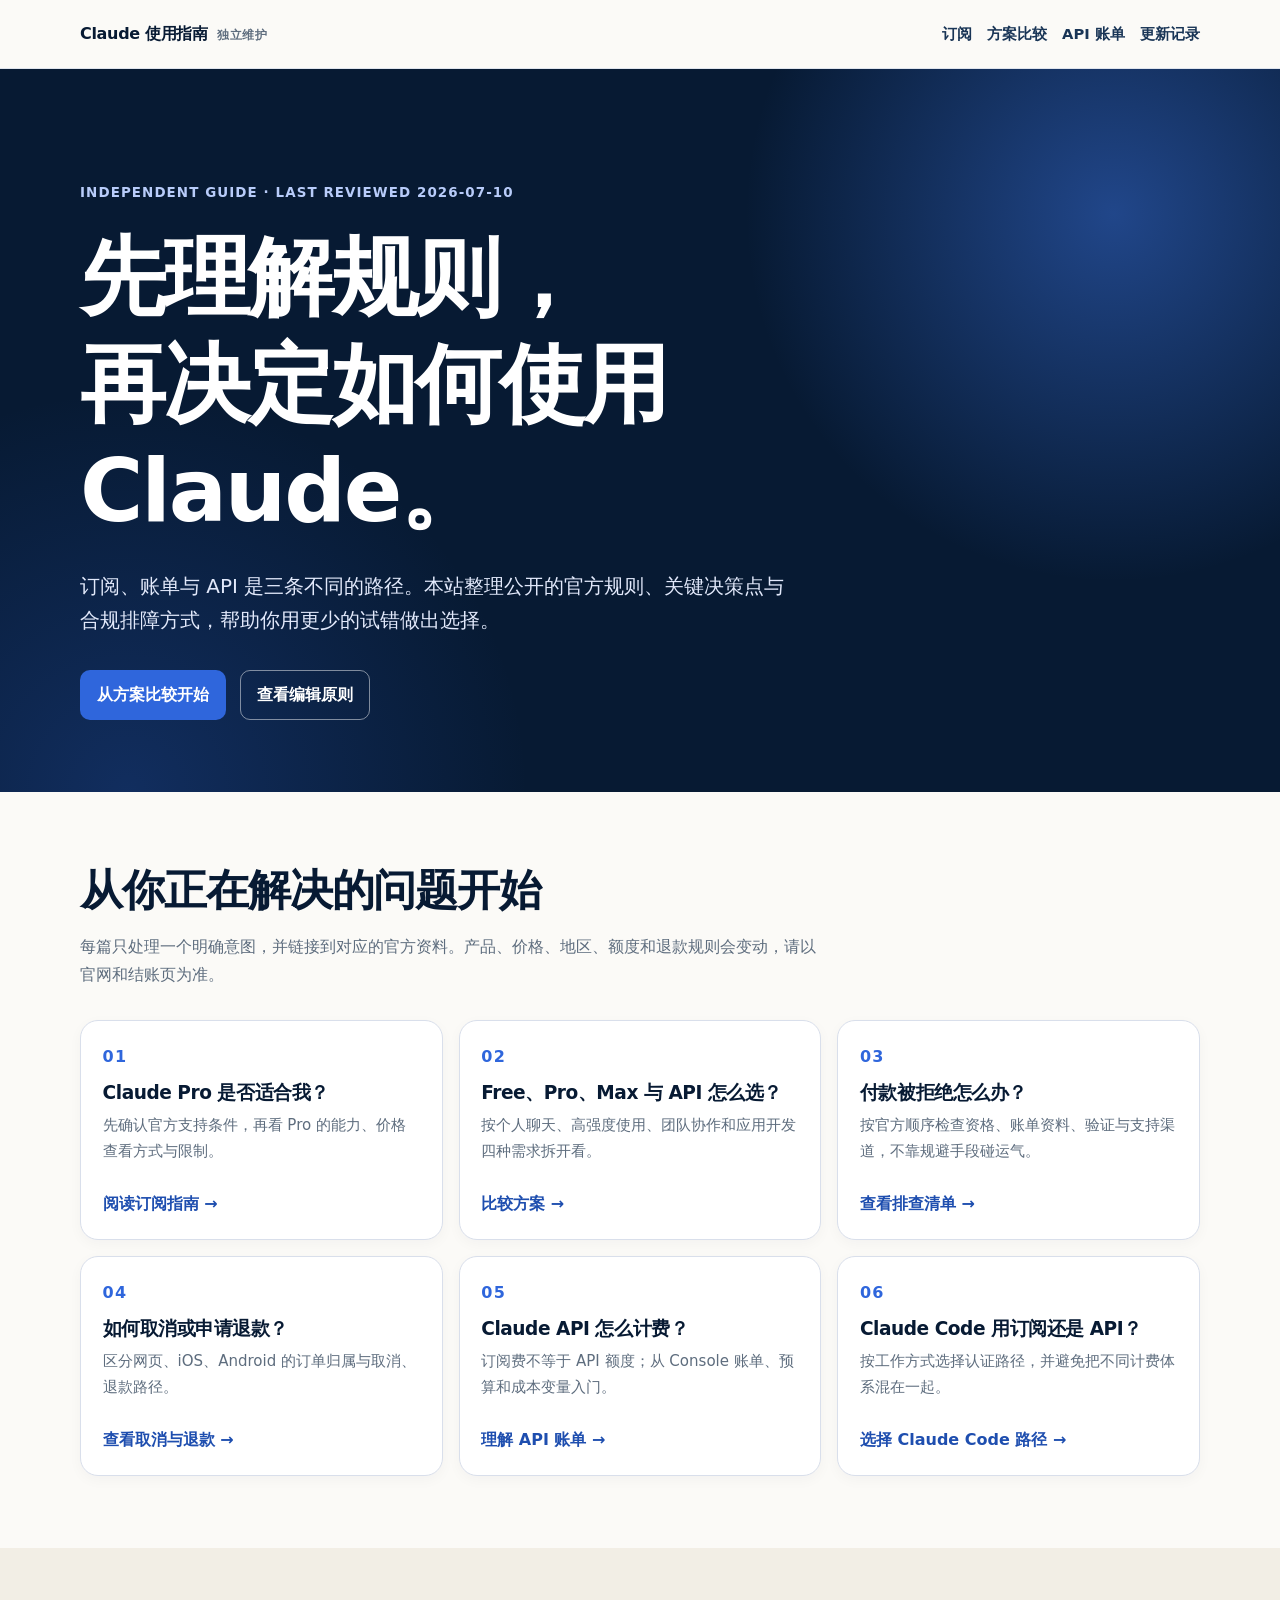
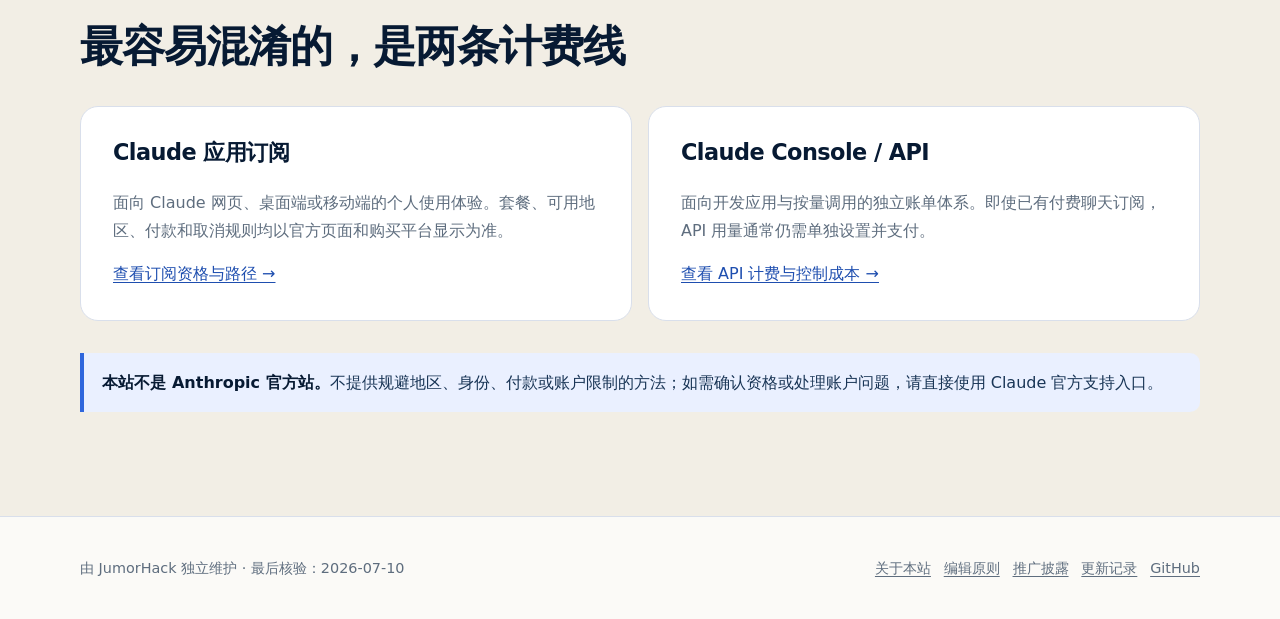
==== docs/index.html @ dbcbf92e "feat: add GitHub Pages SEO guide site" ====
<!doctype html>
<html lang="zh-CN">
  <head>
    <meta charset="utf-8">
    <meta name="viewport" content="width=device-width, initial-scale=1">
    <meta name="theme-color" content="#071a33">
    <title>Claude 使用指南：订阅、账单、API 与 Claude Code</title>
    <meta name="description" content="面向中文读者的独立 Claude 使用指南：解释官方支持条件、订阅与 API 的边界、账单排查、取消退款和 Claude Code 选择。">
    <link rel="canonical" href="https://jumorhack.github.io/claude-recharge-tutorial/">
    <meta property="og:type" content="website">
    <meta property="og:locale" content="zh_CN">
    <meta property="og:title" content="Claude 使用指南：订阅、账单、API 与 Claude Code">
    <meta property="og:description" content="先理解规则，再决定如何使用 Claude。">
    <meta property="og:url" content="https://jumorhack.github.io/claude-recharge-tutorial/">
    <meta property="og:image" content="https://jumorhack.github.io/claude-recharge-tutorial/assets/og.png">
    <meta name="twitter:card" content="summary_large_image">
    <link rel="stylesheet" href="assets/site.css">
    <script type="application/ld+json">
      {"@context":"https://schema.org","@type":"WebSite","name":"Claude 使用指南","url":"https://jumorhack.github.io/claude-recharge-tutorial/","inLanguage":"zh-CN","publisher":{"@type":"Organization","name":"JumorHack"}}
    </script>
  </head>
  <body>
    <a class="skip-link" href="#main">跳到正文</a>
    <header class="site-header">
      <div class="wrap nav-row">
        <a class="brand" href="./" aria-current="page">Claude 使用指南 <small>独立维护</small></a>
        <nav class="site-nav" aria-label="主导航">
          <a href="guides/claude-pro-subscription/">订阅</a>
          <a href="guides/claude-plan-comparison/">方案比较</a>
          <a href="guides/claude-api-billing/">API 账单</a>
          <a href="updates/">更新记录</a>
        </nav>
      </div>
    </header>
    <main id="main">
      <section class="hero">
        <div class="wrap">
          <p class="eyebrow">Independent guide · Last reviewed 2026-07-10</p>
          <h1>先理解规则，<br>再决定如何使用 Claude。</h1>
          <p class="lead">订阅、账单与 API 是三条不同的路径。本站整理公开的官方规则、关键决策点与合规排障方式，帮助你用更少的试错做出选择。</p>
          <div class="hero-actions">
            <a class="button" href="guides/claude-plan-comparison/">从方案比较开始</a>
            <a class="button button--quiet" href="editorial-policy/">查看编辑原则</a>
          </div>
        </div>
      </section>

      <section class="section">
        <div class="wrap">
          <div class="section-head">
            <h2>从你正在解决的问题开始</h2>
            <p>每篇只处理一个明确意图，并链接到对应的官方资料。产品、价格、地区、额度和退款规则会变动，请以官网和结账页为准。</p>
          </div>
          <div class="guide-grid">
            <article class="card"><span class="number">01</span><h3>Claude Pro 是否适合我？</h3><p>先确认官方支持条件，再看 Pro 的能力、价格查看方式与限制。</p><a href="guides/claude-pro-subscription/">阅读订阅指南 →</a></article>
            <article class="card"><span class="number">02</span><h3>Free、Pro、Max 与 API 怎么选？</h3><p>按个人聊天、高强度使用、团队协作和应用开发四种需求拆开看。</p><a href="guides/claude-plan-comparison/">比较方案 →</a></article>
            <article class="card"><span class="number">03</span><h3>付款被拒绝怎么办？</h3><p>按官方顺序检查资格、账单资料、验证与支持渠道，不靠规避手段碰运气。</p><a href="guides/claude-payment-declined/">查看排查清单 →</a></article>
            <article class="card"><span class="number">04</span><h3>如何取消或申请退款？</h3><p>区分网页、iOS、Android 的订单归属与取消、退款路径。</p><a href="guides/claude-cancel-refund/">查看取消与退款 →</a></article>
            <article class="card"><span class="number">05</span><h3>Claude API 怎么计费？</h3><p>订阅费不等于 API 额度；从 Console 账单、预算和成本变量入门。</p><a href="guides/claude-api-billing/">理解 API 账单 →</a></article>
            <article class="card"><span class="number">06</span><h3>Claude Code 用订阅还是 API？</h3><p>按工作方式选择认证路径，并避免把不同计费体系混在一起。</p><a href="guides/claude-code-pro-vs-api/">选择 Claude Code 路径 →</a></article>
          </div>
        </div>
      </section>

      <section class="section section--soft">
        <div class="wrap">
          <div class="section-head"><h2>最容易混淆的，是两条计费线</h2></div>
          <div class="split">
            <article class="panel"><h3>Claude 应用订阅</h3><p>面向 Claude 网页、桌面端或移动端的个人使用体验。套餐、可用地区、付款和取消规则均以官方页面和购买平台显示为准。</p><a href="guides/claude-pro-subscription/">查看订阅资格与路径 →</a></article>
            <article class="panel"><h3>Claude Console / API</h3><p>面向开发应用与按量调用的独立账单体系。即使已有付费聊天订阅，API 用量通常仍需单独设置并支付。</p><a href="guides/claude-api-billing/">查看 API 计费与控制成本 →</a></article>
          </div>
          <aside class="notice"><strong>本站不是 Anthropic 官方站。</strong>不提供规避地区、身份、付款或账户限制的方法；如需确认资格或处理账户问题，请直接使用 Claude 官方支持入口。</aside>
        </div>
      </section>
    </main>
    <footer class="site-footer"><div class="wrap footer-row"><span>由 JumorHack 独立维护 · 最后核验：2026-07-10</span><nav class="footer-links" aria-label="页脚导航"><a href="about/">关于本站</a><a href="editorial-policy/">编辑原则</a><a href="affiliate-disclosure/">推广披露</a><a href="updates/">更新记录</a><a href="https://github.com/JumorHack/claude-recharge-tutorial">GitHub</a></nav></div></footer>
  </body>
</html>
---- docs/assets/site.css ----
:root {
  --ink: #071a33;
  --ink-soft: #193556;
  --paper: #fbfaf7;
  --paper-deep: #f2eee5;
  --blue: #2f66dc;
  --blue-dark: #1e4eaf;
  --line: #d9dfeb;
  --muted: #5e6d7e;
  --shadow: 0 16px 40px rgba(6, 24, 48, .10);
  --radius: 18px;
}

* { box-sizing: border-box; }

html { scroll-behavior: smooth; }

body {
  margin: 0;
  color: var(--ink);
  background: var(--paper);
  font-family: "Noto Sans SC", "PingFang SC", "Microsoft YaHei", system-ui, sans-serif;
  line-height: 1.72;
}

a { color: var(--blue-dark); text-underline-offset: 3px; }
a:hover { color: var(--ink); }

img { max-width: 100%; height: auto; }

.skip-link {
  position: absolute;
  left: 1rem;
  top: -4rem;
  z-index: 10;
  padding: .6rem .9rem;
  color: white;
  background: var(--blue-dark);
  border-radius: 0 0 8px 8px;
}

.skip-link:focus { top: 0; }

.wrap { width: min(1120px, calc(100% - 2.5rem)); margin: 0 auto; }
.reading { width: min(760px, calc(100% - 2.5rem)); margin: 0 auto; }

.site-header {
  position: sticky;
  top: 0;
  z-index: 5;
  border-bottom: 1px solid rgba(217, 223, 235, .8);
  background: rgba(251, 250, 247, .92);
  backdrop-filter: blur(12px);
}

.nav-row {
  min-height: 68px;
  display: flex;
  align-items: center;
  justify-content: space-between;
  gap: 1.2rem;
}

.brand {
  display: inline-flex;
  align-items: baseline;
  gap: .6rem;
  color: var(--ink);
  font-weight: 800;
  text-decoration: none;
  letter-spacing: -.02em;
}

.brand small { color: var(--muted); font-size: .72rem; font-weight: 600; letter-spacing: .04em; }

.site-nav { display: flex; align-items: center; gap: .95rem; flex-wrap: wrap; justify-content: flex-end; }
.site-nav a { color: var(--ink-soft); font-size: .92rem; font-weight: 650; text-decoration: none; }
.site-nav a:hover, .site-nav a[aria-current="page"] { color: var(--blue-dark); }

.hero {
  overflow: hidden;
  padding: clamp(4rem, 9vw, 7rem) 0 4.5rem;
  color: white;
  background:
    radial-gradient(circle at 87% 20%, rgba(64, 124, 243, .45), transparent 23rem),
    radial-gradient(circle at 10% 100%, rgba(47, 102, 220, .26), transparent 25rem),
    var(--ink);
}

.eyebrow {
  margin: 0 0 1.25rem;
  color: #b8ccfa;
  font-size: .84rem;
  font-weight: 760;
  letter-spacing: .08em;
  text-transform: uppercase;
}

h1, h2, h3 { color: var(--ink); line-height: 1.24; letter-spacing: -.025em; }
.hero h1 { max-width: 820px; margin: 0; color: white; font-size: clamp(2.6rem, 7vw, 5.4rem); }
.hero .lead { max-width: 720px; margin: 1.45rem 0 0; color: #e2e9fb; font-size: clamp(1.08rem, 2vw, 1.25rem); }

.hero-actions { display: flex; flex-wrap: wrap; gap: .85rem; margin-top: 2rem; }
.button {
  display: inline-flex;
  align-items: center;
  justify-content: center;
  min-height: 46px;
  padding: .65rem 1rem;
  border: 1px solid transparent;
  border-radius: 10px;
  color: white;
  background: var(--blue);
  font-weight: 760;
  text-decoration: none;
}
.button:hover { color: white; background: #2458c9; }
.button--quiet { border-color: rgba(255, 255, 255, .48); color: white; background: transparent; }
.button--quiet:hover { background: rgba(255,255,255,.10); }

.section { padding: 4.5rem 0; }
.section--soft { background: var(--paper-deep); }
.section-head { max-width: 750px; margin-bottom: 2rem; }
.section-head h2 { margin: 0; font-size: clamp(1.85rem, 4vw, 2.7rem); }
.section-head p { color: var(--muted); }

.guide-grid { display: grid; grid-template-columns: repeat(3, minmax(0, 1fr)); gap: 1rem; }
.card {
  display: flex;
  flex-direction: column;
  min-height: 220px;
  padding: 1.35rem;
  border: 1px solid var(--line);
  border-radius: var(--radius);
  background: white;
  box-shadow: 0 4px 14px rgba(6, 24, 48, .035);
}
.card:hover { transform: translateY(-2px); box-shadow: var(--shadow); transition: .18s ease; }
.card .number { color: var(--blue); font-weight: 800; letter-spacing: .08em; }
.card h3 { margin: .65rem 0 .55rem; font-size: 1.16rem; }
.card p { margin: 0; color: var(--muted); font-size: .94rem; }
.card a { margin-top: auto; padding-top: 1rem; font-weight: 760; text-decoration: none; }

.split { display: grid; grid-template-columns: repeat(2, minmax(0, 1fr)); gap: 1rem; }
.panel { padding: clamp(1.35rem, 3vw, 2rem); border-radius: var(--radius); background: white; border: 1px solid var(--line); }
.panel h3 { margin-top: 0; font-size: 1.4rem; }
.panel p, .panel li { color: var(--muted); }

.notice { margin: 2rem 0; padding: 1rem 1.15rem; border-left: 4px solid var(--blue); border-radius: 0 10px 10px 0; background: #eaf0ff; color: var(--ink-soft); }
.notice strong { color: var(--ink); }

.article-hero { padding: 4.2rem 0 2.5rem; background: linear-gradient(140deg, #eef3ff, var(--paper) 57%); }
.breadcrumbs { margin-bottom: 1.25rem; color: var(--muted); font-size: .9rem; }
.breadcrumbs a { color: var(--muted); }
.article-hero h1 { max-width: 900px; margin: 0; font-size: clamp(2.2rem, 5vw, 4.1rem); }
.dek { max-width: 760px; margin: 1.1rem 0 0; color: var(--ink-soft); font-size: 1.12rem; }
.meta { margin-top: 1.3rem; color: var(--muted); font-size: .9rem; }

.article { padding: 2.6rem 0 4.5rem; }
.article h2 { margin: 2.7rem 0 .9rem; font-size: clamp(1.55rem, 3vw, 2.15rem); }
.article h3 { margin: 1.65rem 0 .6rem; font-size: 1.22rem; }
.article p, .article li { color: #24364b; }
.article ul, .article ol { padding-left: 1.35rem; }
.article li + li { margin-top: .46rem; }
.article table { width: 100%; margin: 1.35rem 0; border-collapse: collapse; background: white; font-size: .94rem; }
.article th, .article td { padding: .75rem; text-align: left; vertical-align: top; border: 1px solid var(--line); }
.article th { color: var(--ink); background: #f4f7fc; }
.source-list { padding: 1.1rem 1.25rem; border: 1px solid var(--line); border-radius: 14px; background: #f7f9fd; }
.source-list h2 { margin: 0 0 .6rem; font-size: 1.12rem; }
.source-list ul { margin: 0; }
.source-list li { font-size: .93rem; }

.site-footer { padding: 2.4rem 0; border-top: 1px solid var(--line); color: var(--muted); font-size: .9rem; }
.footer-row { display: flex; align-items: flex-start; justify-content: space-between; gap: 1.5rem; }
.footer-links { display: flex; flex-wrap: wrap; gap: .8rem; }
.footer-links a { color: var(--muted); }

@media (max-width: 780px) {
  .nav-row { align-items: flex-start; flex-direction: column; padding: .8rem 0; }
  .site-nav { justify-content: flex-start; gap: .6rem .9rem; }
  .guide-grid, .split { grid-template-columns: 1fr; }
  .section { padding: 3.25rem 0; }
  .footer-row { flex-direction: column; }
}

@media (prefers-reduced-motion: reduce) {
  html { scroll-behavior: auto; }
  .card:hover { transform: none; }
}
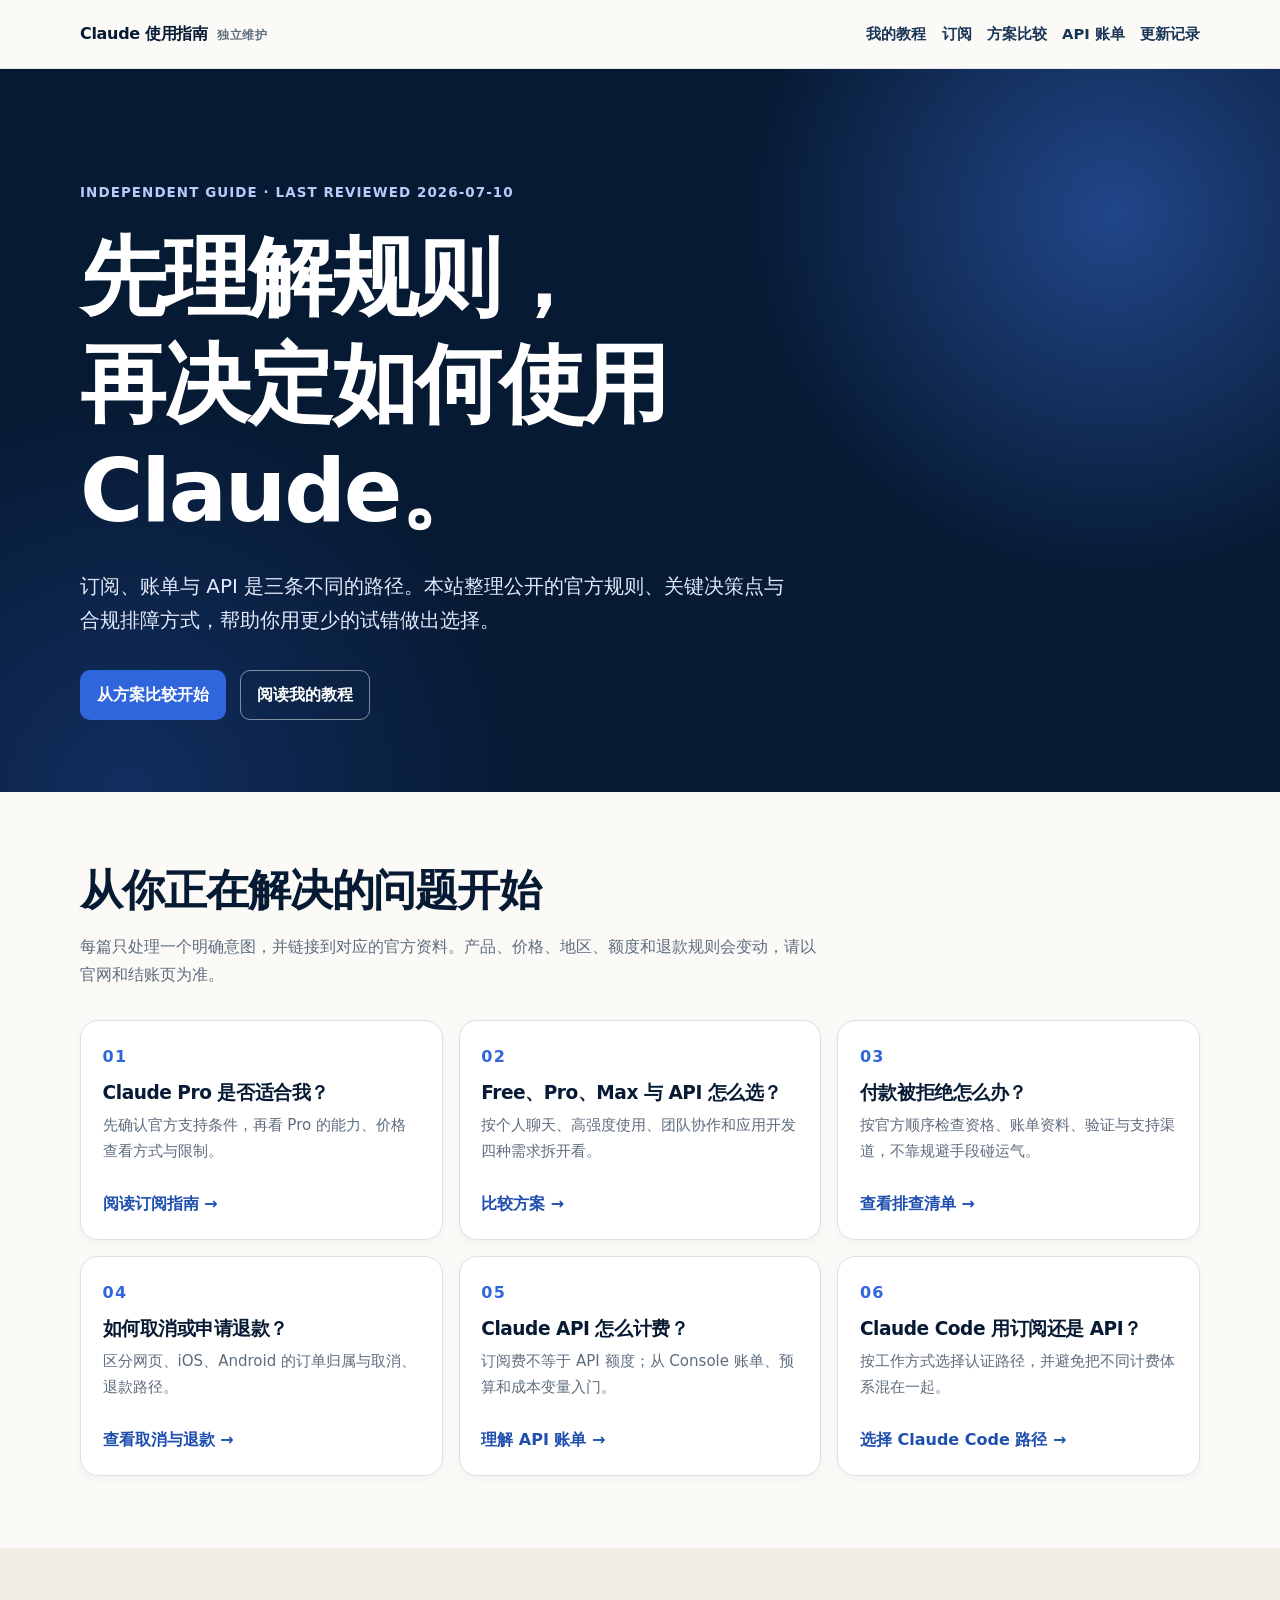
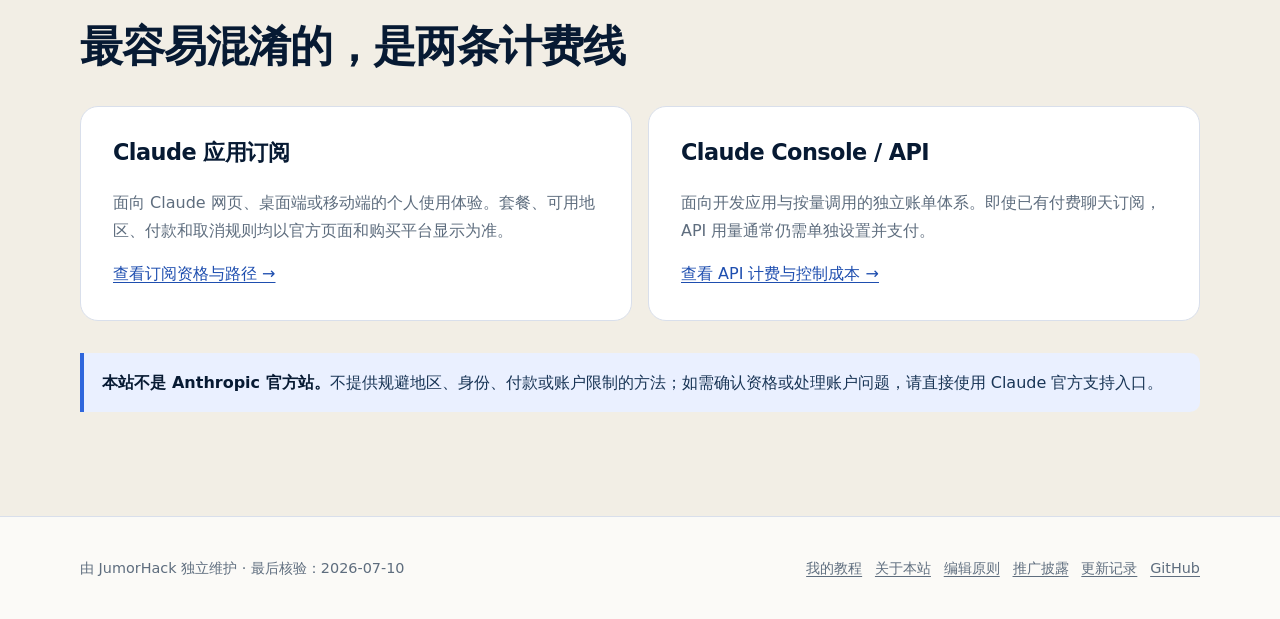
==== commit 6a9f4a3a: "feat: add standalone tutorial page" ====
--- a/docs/index.html
+++ b/docs/index.html
@@ -25,6 +25,7 @@
       <div class="wrap nav-row">
         <a class="brand" href="./" aria-current="page">Claude 使用指南 <small>独立维护</small></a>
         <nav class="site-nav" aria-label="主导航">
+          <a href="tutorial/">我的教程</a>
           <a href="guides/claude-pro-subscription/">订阅</a>
           <a href="guides/claude-plan-comparison/">方案比较</a>
           <a href="guides/claude-api-billing/">API 账单</a>
@@ -40,7 +41,7 @@
           <p class="lead">订阅、账单与 API 是三条不同的路径。本站整理公开的官方规则、关键决策点与合规排障方式，帮助你用更少的试错做出选择。</p>
           <div class="hero-actions">
             <a class="button" href="guides/claude-plan-comparison/">从方案比较开始</a>
-            <a class="button button--quiet" href="editorial-policy/">查看编辑原则</a>
+            <a class="button button--quiet" href="tutorial/">阅读我的教程</a>
           </div>
         </div>
       </section>
@@ -73,6 +74,6 @@
         </div>
       </section>
     </main>
-    <footer class="site-footer"><div class="wrap footer-row"><span>由 JumorHack 独立维护 · 最后核验：2026-07-10</span><nav class="footer-links" aria-label="页脚导航"><a href="about/">关于本站</a><a href="editorial-policy/">编辑原则</a><a href="affiliate-disclosure/">推广披露</a><a href="updates/">更新记录</a><a href="https://github.com/JumorHack/claude-recharge-tutorial">GitHub</a></nav></div></footer>
+    <footer class="site-footer"><div class="wrap footer-row"><span>由 JumorHack 独立维护 · 最后核验：2026-07-10</span><nav class="footer-links" aria-label="页脚导航"><a href="tutorial/">我的教程</a><a href="about/">关于本站</a><a href="editorial-policy/">编辑原则</a><a href="affiliate-disclosure/">推广披露</a><a href="updates/">更新记录</a><a href="https://github.com/JumorHack/claude-recharge-tutorial">GitHub</a></nav></div></footer>
   </body>
 </html>
